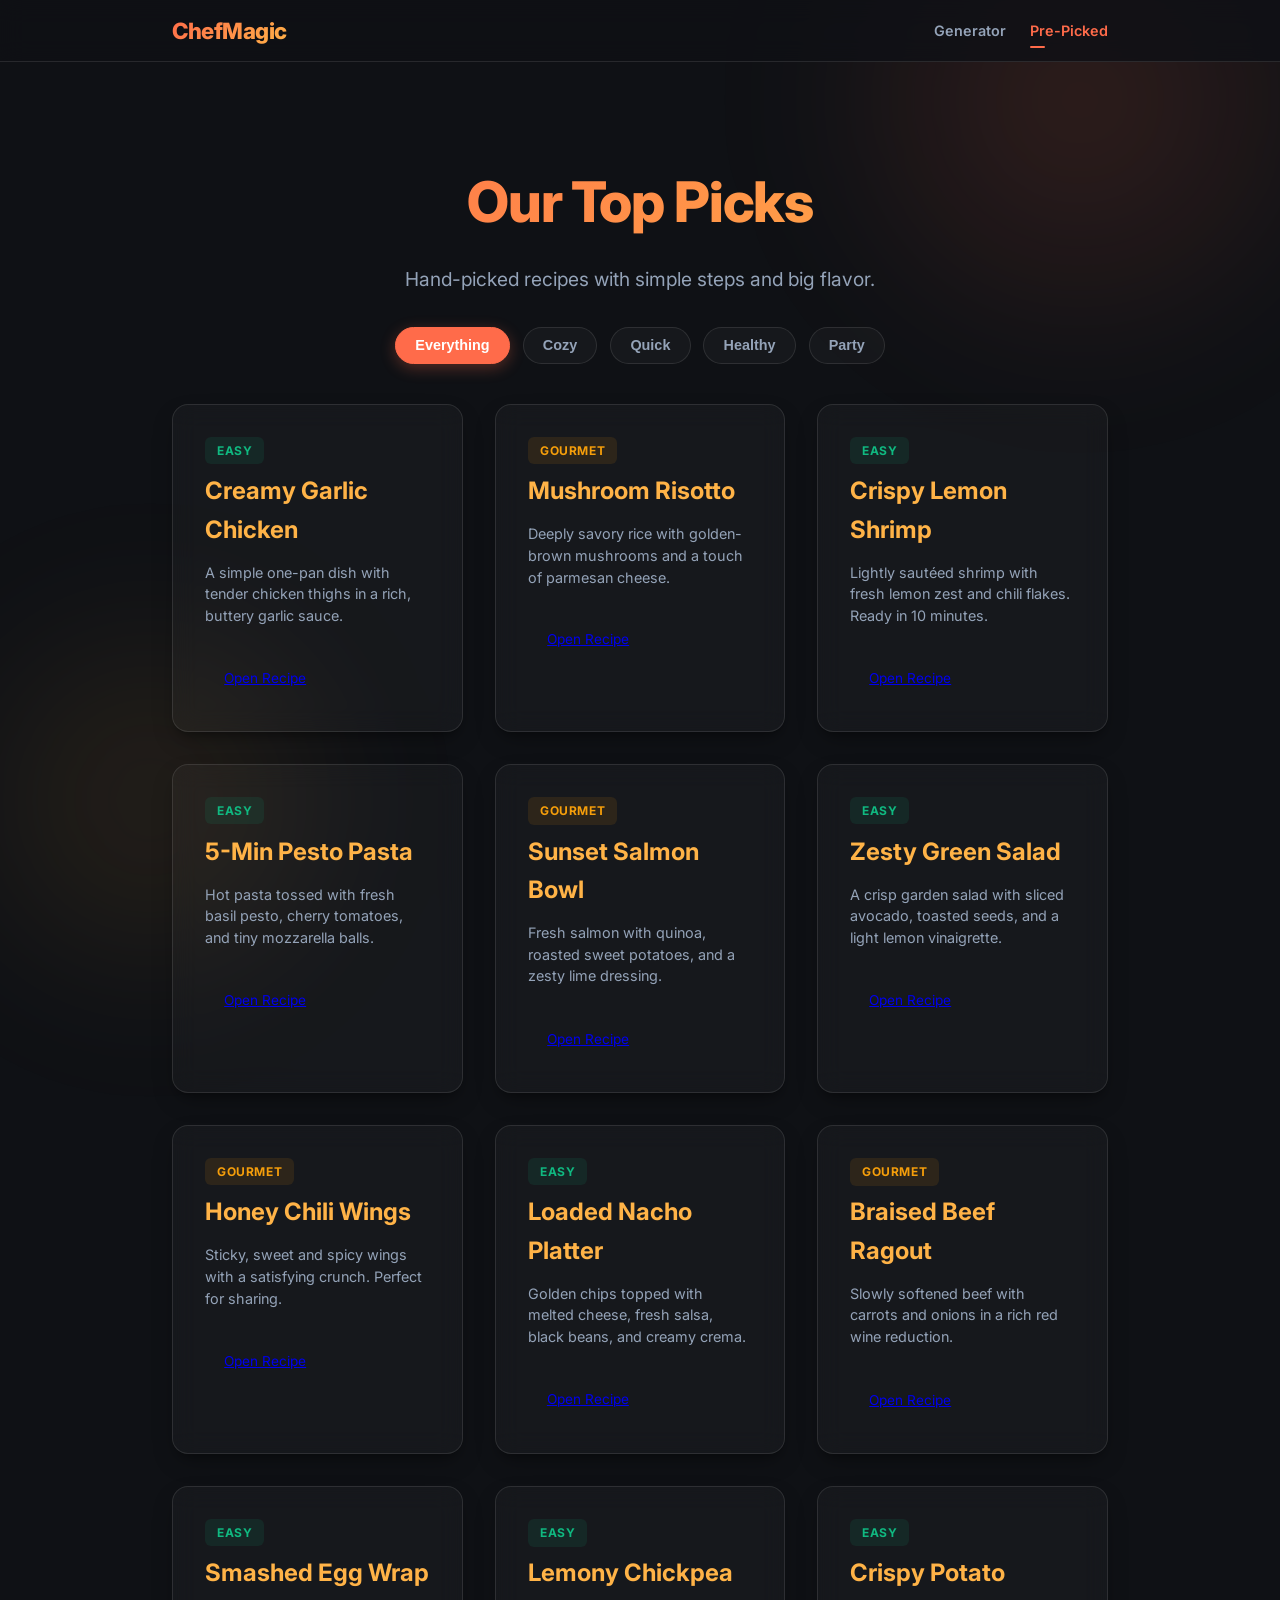
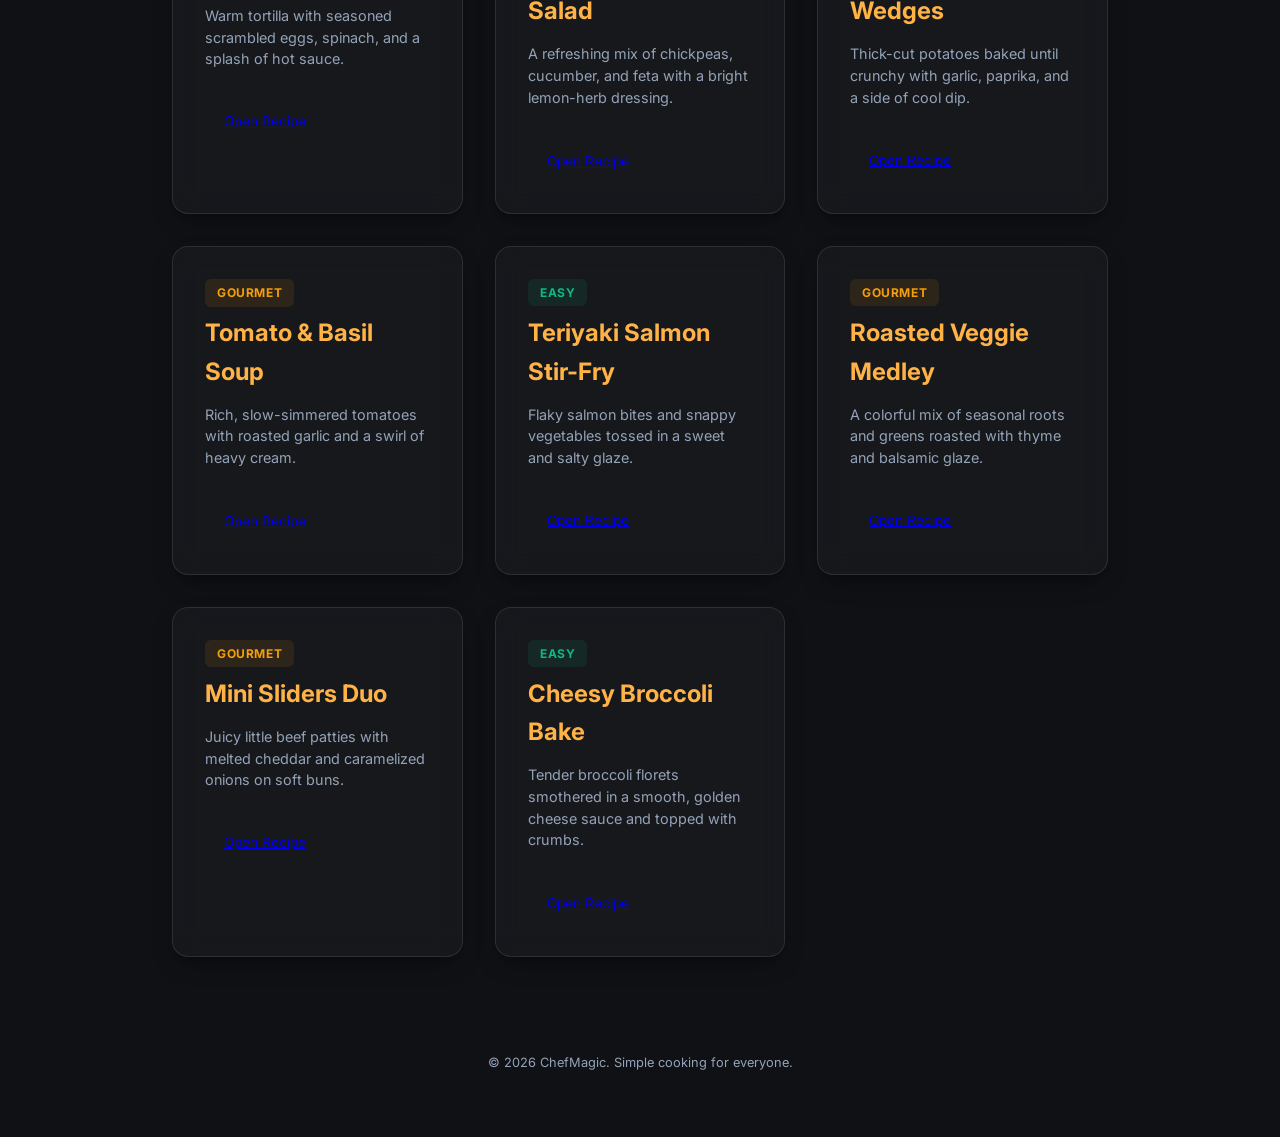
==== prepicked.html @ 8a551dda "Initial commit" ====
<!DOCTYPE html>
<html lang="en">

<head>
    <meta charset="UTF-8">
    <meta name="viewport" content="width=device-width, initial-scale=1.0">
    <title>ChefMagic | Pre-Picked Recipes</title>
    <meta name="description" content="Explore our curated collection of professional, easy-to-follow recipes.">
    <link rel="preconnect" href="https://fonts.googleapis.com">
    <link rel="preconnect" href="https://fonts.gstatic.com" crossorigin>
    <link href="https://fonts.googleapis.com/css2?family=Inter:wght@400;600;700;800&display=swap" rel="stylesheet">
    <link rel="stylesheet" href="styles.css">
</head>

<body>
    <div class="bg-blob"></div>
    <div class="bg-blob-2"></div>

    <nav class="main-nav">
        <div class="nav-container">
            <a href="index.html" class="nav-logo">ChefMagic</a>
            <div class="nav-links">
                <a href="index.html" class="nav-link">Generator</a>
                <a href="prepicked.html" class="nav-link active">Pre-Picked</a>
            </div>
        </div>
    </nav>

    <div class="container" style="margin-top: 2rem;">
        <header style="margin-bottom: 2rem; text-align: center;">
            <h1>Our Top Picks</h1>
            <p class="subtitle">Hand-picked recipes with simple steps and big flavor.</p>
        </header>

        <div class="vibe-selector">
            <button class="vibe-btn active" data-vibe="all">Everything</button>
            <button class="vibe-btn" data-vibe="cozy">Cozy</button>
            <button class="vibe-btn" data-vibe="quick">Quick</button>
            <button class="vibe-btn" data-vibe="healthy">Healthy</button>
            <button class="vibe-btn" data-vibe="party">Party</button>
        </div>

        <main>
            <div class="recipe-gallery" id="recipe-gallery">
                <!-- Cozy -->
                <div class="glass-card gallery-card" data-vibe="cozy">
                    <div>
                        <span class="difficulty-badge diff-beginner">Easy</span>
                        <h2>Creamy Garlic Chicken</h2>
                        <p>A simple one-pan dish with tender chicken thighs in a rich, buttery garlic sauce.</p>
                    </div>
                    <a href="#" class="primary-btn view-btn">Open Recipe</a>
                </div>

                <div class="glass-card gallery-card" data-vibe="cozy">
                    <div>
                        <span class="difficulty-badge diff-intermediate">Gourmet</span>
                        <h2>Mushroom Risotto</h2>
                        <p>Deeply savory rice with golden-brown mushrooms and a touch of parmesan cheese.</p>
                    </div>
                    <a href="#" class="primary-btn view-btn">Open Recipe</a>
                </div>

                <!-- Quick -->
                <div class="glass-card gallery-card" data-vibe="quick">
                    <div>
                        <span class="difficulty-badge diff-beginner">Easy</span>
                        <h2>Crispy Lemon Shrimp</h2>
                        <p>Lightly sautéed shrimp with fresh lemon zest and chili flakes. Ready in 10 minutes.</p>
                    </div>
                    <a href="#" class="primary-btn view-btn">Open Recipe</a>
                </div>

                <div class="glass-card gallery-card" data-vibe="quick">
                    <div>
                        <span class="difficulty-badge diff-beginner">Easy</span>
                        <h2>5-Min Pesto Pasta</h2>
                        <p>Hot pasta tossed with fresh basil pesto, cherry tomatoes, and tiny mozzarella balls.</p>
                    </div>
                    <a href="#" class="primary-btn view-btn">Open Recipe</a>
                </div>

                <!-- Healthy -->
                <div class="glass-card gallery-card" data-vibe="healthy">
                    <div>
                        <span class="difficulty-badge diff-intermediate">Gourmet</span>
                        <h2>Sunset Salmon Bowl</h2>
                        <p>Fresh salmon with quinoa, roasted sweet potatoes, and a zesty lime dressing.</p>
                    </div>
                    <a href="#" class="primary-btn view-btn">Open Recipe</a>
                </div>

                <div class="glass-card gallery-card" data-vibe="healthy">
                    <div>
                        <span class="difficulty-badge diff-beginner">Easy</span>
                        <h2>Zesty Green Salad</h2>
                        <p>A crisp garden salad with sliced avocado, toasted seeds, and a light lemon vinaigrette.</p>
                    </div>
                    <a href="#" class="primary-btn view-btn">Open Recipe</a>
                </div>

                <!-- Party -->
                <div class="glass-card gallery-card" data-vibe="party">
                    <div>
                        <span class="difficulty-badge diff-intermediate">Gourmet</span>
                        <h2>Honey Chili Wings</h2>
                        <p>Sticky, sweet and spicy wings with a satisfying crunch. Perfect for sharing.</p>
                    </div>
                    <a href="#" class="primary-btn view-btn">Open Recipe</a>
                </div>

                <div class="glass-card gallery-card" data-vibe="party">
                    <div>
                        <span class="difficulty-badge diff-beginner">Easy</span>
                        <h2>Loaded Nacho Platter</h2>
                        <p>Golden chips topped with melted cheese, fresh salsa, black beans, and creamy crema.</p>
                    </div>
                    <a href="#" class="primary-btn view-btn">Open Recipe</a>
                </div>

                <!-- Mixed -->
                <div class="glass-card gallery-card" data-vibe="cozy">
                    <div>
                        <span class="difficulty-badge diff-intermediate">Gourmet</span>
                        <h2>Braised Beef Ragout</h2>
                        <p>Slowly softened beef with carrots and onions in a rich red wine reduction.</p>
                    </div>
                    <a href="#" class="primary-btn view-btn">Open Recipe</a>
                </div>

                <div class="glass-card gallery-card" data-vibe="quick">
                    <div>
                        <span class="difficulty-badge diff-beginner">Easy</span>
                        <h2>Smashed Egg Wrap</h2>
                        <p>Warm tortilla with seasoned scrambled eggs, spinach, and a splash of hot sauce.</p>
                    </div>
                    <a href="#" class="primary-btn view-btn">Open Recipe</a>
                </div>

                <!-- New Additions -->
                <div class="glass-card gallery-card" data-vibe="healthy">
                    <div>
                        <span class="difficulty-badge diff-beginner">Easy</span>
                        <h2>Lemony Chickpea Salad</h2>
                        <p>A refreshing mix of chickpeas, cucumber, and feta with a bright lemon-herb dressing.</p>
                    </div>
                    <a href="#" class="primary-btn view-btn">Open Recipe</a>
                </div>

                <div class="glass-card gallery-card" data-vibe="party">
                    <div>
                        <span class="difficulty-badge diff-beginner">Easy</span>
                        <h2>Crispy Potato Wedges</h2>
                        <p>Thick-cut potatoes baked until crunchy with garlic, paprika, and a side of cool dip.</p>
                    </div>
                    <a href="#" class="primary-btn view-btn">Open Recipe</a>
                </div>

                <div class="glass-card gallery-card" data-vibe="cozy">
                    <div>
                        <span class="difficulty-badge diff-intermediate">Gourmet</span>
                        <h2>Tomato & Basil Soup</h2>
                        <p>Rich, slow-simmered tomatoes with roasted garlic and a swirl of heavy cream.</p>
                    </div>
                    <a href="#" class="primary-btn view-btn">Open Recipe</a>
                </div>

                <div class="glass-card gallery-card" data-vibe="quick">
                    <div>
                        <span class="difficulty-badge diff-beginner">Easy</span>
                        <h2>Teriyaki Salmon Stir-Fry</h2>
                        <p>Flaky salmon bites and snappy vegetables tossed in a sweet and salty glaze.</p>
                    </div>
                    <a href="#" class="primary-btn view-btn">Open Recipe</a>
                </div>

                <div class="glass-card gallery-card" data-vibe="healthy">
                    <div>
                        <span class="difficulty-badge diff-intermediate">Gourmet</span>
                        <h2>Roasted Veggie Medley</h2>
                        <p>A colorful mix of seasonal roots and greens roasted with thyme and balsamic glaze.</p>
                    </div>
                    <a href="#" class="primary-btn view-btn">Open Recipe</a>
                </div>

                <div class="glass-card gallery-card" data-vibe="party">
                    <div>
                        <span class="difficulty-badge diff-intermediate">Gourmet</span>
                        <h2>Mini Sliders Duo</h2>
                        <p>Juicy little beef patties with melted cheddar and caramelized onions on soft buns.</p>
                    </div>
                    <a href="#" class="primary-btn view-btn">Open Recipe</a>
                </div>

                <div class="glass-card gallery-card" data-vibe="cozy">
                    <div>
                        <span class="difficulty-badge diff-beginner">Easy</span>
                        <h2>Cheesy Broccoli Bake</h2>
                        <p>Tender broccoli florets smothered in a smooth, golden cheese sauce and topped with crumbs.
                        </p>
                    </div>
                    <a href="#" class="primary-btn view-btn">Open Recipe</a>
                </div>
            </div>
        </main>
    </div>

    <footer style="text-align: center; padding: 4rem 0; color: var(--text-muted); font-size: 0.8rem;">
        &copy; 2026 ChefMagic. Simple cooking for everyone.
    </footer>

    <script>
        document.querySelectorAll('.vibe-btn').forEach(button => {
            button.addEventListener('click', () => {
                // Update active state
                document.querySelectorAll('.vibe-btn').forEach(btn => btn.classList.remove('active'));
                button.classList.add('active');

                const vibe = button.getAttribute('data-vibe');
                const cards = document.querySelectorAll('.gallery-card');

                cards.forEach(card => {
                    const cardVibe = card.getAttribute('data-vibe');
                    if (vibe === 'all' || cardVibe === vibe) {
                        card.classList.remove('hidden');
                        card.style.animation = 'fadeInScale 0.4s ease-out forwards';
                    } else {
                        card.classList.add('hidden');
                    }
                });
            });
        });
    </script>
</body>

</html>
---- styles.css ----
:root {
    /* Color Palette - Warm & Premium */
    --primary: #FF6B4A;
    /* Vibrant Cinnabar */
    --primary-dark: #E85A3C;
    --secondary: #FFB347;
    /* Amber */
    --bg-color: #0F1115;
    /* Dark Deep Charcoal */
    --card-bg: rgba(255, 255, 255, 0.05);
    --text-main: #F8FAFC;
    --text-muted: #94A3B8;
    --accent: #10B981;
    /* Emerald for success/generation */
    --error: #EF4444;

    /* Effects */
    --glass: rgba(255, 255, 255, 0.03);
    --glass-border: rgba(255, 255, 255, 0.1);
    --shadow-lg: 0 10px 25px -5px rgba(0, 0, 0, 0.3), 0 8px 10px -6px rgba(0, 0, 0, 0.3);
    --radius: 16px;
    --transition: all 0.3s cubic-bezier(0.4, 0, 0.2, 1);
}

* {
    margin: 0;
    padding: 0;
    box-sizing: border-box;
}

body {
    font-family: 'Inter', -apple-system, BlinkMacSystemFont, "Segoe UI", Roboto, sans-serif;
    background-color: var(--bg-color);
    color: var(--text-main);
    line-height: 1.6;
    overflow-x: hidden;
    min-height: 100vh;
    display: flex;
    flex-direction: column;
}

/* Background Decoration */
.bg-blob {
    position: fixed;
    width: 600px;
    height: 600px;
    background: radial-gradient(circle, rgba(255, 107, 74, 0.15) 0%, rgba(255, 107, 74, 0) 70%);
    top: -200px;
    right: -100px;
    z-index: -1;
    filter: blur(60px);
}

.bg-blob-2 {
    position: fixed;
    width: 500px;
    height: 500px;
    background: radial-gradient(circle, rgba(255, 179, 71, 0.1) 0%, rgba(255, 179, 71, 0) 70%);
    bottom: -150px;
    left: -100px;
    z-index: -1;
    filter: blur(60px);
}

/* Layout */
.container {
    max-width: 1000px;
    margin: 0 auto;
    padding: 2rem;
    width: 100%;
}

header {
    text-align: center;
    margin-bottom: 4rem;
    padding-top: 2rem;
}

h1 {
    font-size: 3.5rem;
    font-weight: 800;
    background: linear-gradient(135deg, var(--primary) 0%, var(--secondary) 100%);
    -webkit-background-clip: text;
    background-clip: text;
    -webkit-text-fill-color: transparent;
    margin-bottom: 1rem;
    letter-spacing: -0.02em;
}

p.subtitle {
    color: var(--text-muted);
    font-size: 1.2rem;
}

/* Glass Card */
.glass-card {
    background: var(--glass);
    backdrop-filter: blur(12px);
    -webkit-backdrop-filter: blur(12px);
    border: 1px solid var(--glass-border);
    border-radius: var(--radius);
    padding: 2.5rem;
    box-shadow: var(--shadow-lg);
    transition: var(--transition);
}

/* Input Section */
.input-group {
    display: flex;
    flex-direction: column;
    gap: 1.5rem;
}

.input-field-wrapper {
    position: relative;
    display: flex;
    gap: 1rem;
}

input[type="text"] {
    flex: 1;
    background: rgba(0, 0, 0, 0.2);
    border: 1px solid var(--glass-border);
    border-radius: 12px;
    padding: 1rem 1.5rem;
    color: var(--text-main);
    font-size: 1rem;
    transition: var(--transition);
    outline: none;
}

input[type="text"]:focus {
    border-color: var(--primary);
    box-shadow: 0 0 0 4px rgba(255, 107, 74, 0.1);
}

button.primary-btn {
    background: linear-gradient(135deg, var(--primary) 0%, var(--primary-dark) 100%);
    color: white;
    border: none;
    padding: 1rem 2rem;
    border-radius: 12px;
    font-weight: 600;
    cursor: pointer;
    transition: var(--transition);
    display: flex;
    align-items: center;
    gap: 0.5rem;
    white-space: nowrap;
}

button.primary-btn:hover {
    transform: translateY(-2px);
    box-shadow: 0 4px 15px rgba(255, 107, 74, 0.4);
}

button.primary-btn:active {
    transform: translateY(0);
}

button.secondary-btn {
    background: transparent;
    color: var(--text-main);
    border: 1px solid var(--glass-border);
    padding: 0.75rem 1.5rem;
    border-radius: 12px;
    cursor: pointer;
    transition: var(--transition);
}

button.secondary-btn:hover {
    background: rgba(255, 255, 255, 0.05);
}

/* Ingredient Chips */
.ingredients-list {
    display: flex;
    flex-wrap: wrap;
    gap: 0.75rem;
    margin-top: 1rem;
    min-height: 48px;
}

.chip {
    background: rgba(255, 255, 255, 0.07);
    border: 1px solid var(--glass-border);
    padding: 0.5rem 1rem;
    border-radius: 100px;
    display: flex;
    align-items: center;
    gap: 0.5rem;
    animation: fadeInScale 0.3s ease-out;
}

.chip .remove {
    cursor: pointer;
    color: var(--text-muted);
    font-size: 1.2rem;
    transition: var(--transition);
}

.chip .remove:hover {
    color: var(--error);
}

/* Difficulty Tabs */
.tabs-container {
    display: flex;
    gap: 1rem;
    margin-bottom: 2rem;
    justify-content: center;
}

.tab-btn {
    background: rgba(255, 255, 255, 0.03);
    border: 1px solid var(--glass-border);
    padding: 0.75rem 1.5rem;
    border-radius: 12px;
    color: var(--text-muted);
    font-weight: 600;
    cursor: pointer;
    transition: var(--transition);
}

.tab-btn.active {
    background: rgba(255, 107, 74, 0.1);
    color: var(--primary);
    border-color: var(--primary);
    box-shadow: 0 0 15px rgba(255, 107, 74, 0.2);
}

.tab-btn:hover:not(.active) {
    background: rgba(255, 255, 255, 0.08);
}

.difficulty-badge {
    padding: 0.25rem 0.75rem;
    border-radius: 6px;
    font-size: 0.75rem;
    font-weight: 700;
    text-transform: uppercase;
    letter-spacing: 0.05em;
    margin-bottom: 0.5rem;
    display: inline-block;
}

.diff-beginner {
    background: rgba(16, 185, 129, 0.1);
    color: #10B981;
}

.diff-intermediate {
    background: rgba(245, 158, 11, 0.1);
    color: #F59E0B;
}


/* Recipe Metadata Bar */
.recipe-meta-bar {
    display: grid;
    grid-template-columns: repeat(auto-fit, minmax(100px, 1fr));
    gap: 1rem;
    padding: 1.5rem;
    background: rgba(255, 255, 255, 0.03);
    border: 1px solid var(--glass-border);
    border-radius: 12px;
    margin-bottom: 2rem;
    text-align: center;
}

.meta-item {
    display: flex;
    flex-direction: column;
    gap: 0.25rem;
}

.meta-label {
    font-size: 0.75rem;
    font-weight: 700;
    text-transform: uppercase;
    color: var(--text-muted);
    letter-spacing: 0.05em;
}

.meta-value {
    font-size: 1rem;
    font-weight: 600;
    color: var(--text-main);
}

.phase-header {
    font-size: 1.1rem;
    font-weight: 700;
    color: var(--primary);
    margin: 1.5rem 0 1rem 0;
    padding-bottom: 0.5rem;
    border-bottom: 1px solid rgba(255, 107, 74, 0.2);
}

/* Recipe Output */
.recipe-section {
    margin-top: 3rem;
    display: none;
    /* Shown via JS */
}

.recipe-card {
    border-left: 4px solid var(--primary);
}

.recipe-header {
    display: flex;
    justify-content: space-between;
    align-items: center;
    margin-bottom: 2rem;
}

.recipe-title {
    font-size: 2rem;
    font-weight: 700;
    color: var(--secondary);
}

.recipe-sections {
    display: grid;
    grid-template-columns: 1fr 2fr;
    gap: 3rem;
}

@media (max-width: 768px) {
    .recipe-sections {
        grid-template-columns: 1fr;
    }
}

.recipe-sub {
    font-weight: 600;
    text-transform: uppercase;
    letter-spacing: 0.05em;
    color: var(--text-muted);
    margin-bottom: 1rem;
    font-size: 0.9rem;
}

ul.ing-list,
ol.inst-list {
    list-style: none;
}

ul.ing-list li {
    position: relative;
    padding-left: 1.5rem;
    margin-bottom: 0.5rem;
}

ul.ing-list li::before {
    content: "•";
    color: var(--primary);
    position: absolute;
    left: 0;
    font-weight: bold;
}

ol.inst-list {
    counter-reset: steps;
}

ol.inst-list li {
    counter-increment: steps;
    position: relative;
    padding-left: 3rem;
    margin-bottom: 1.5rem;
}

ol.inst-list li::before {
    content: counter(steps);
    position: absolute;
    left: 0;
    top: 0;
    width: 2rem;
    height: 2rem;
    background: rgba(255, 107, 74, 0.1);
    color: var(--primary);
    border-radius: 50%;
    display: flex;
    align-items: center;
    justify-content: center;
    font-weight: 700;
    font-size: 0.85rem;
}

/* Suggestions */
.suggestions-container {
    margin-top: 1.5rem;
    padding-top: 1rem;
    border-top: 1px solid var(--glass-border);
}

/* Ingredient Grid */
.ingredient-grid {
    display: grid;
    grid-template-columns: repeat(auto-fit, minmax(180px, 1fr));
    gap: 1.5rem;
    margin-top: 1rem;
}

.ingredient-category h4 {
    font-size: 0.7rem;
    color: var(--primary);
    text-transform: uppercase;
    letter-spacing: 0.15em;
    margin-bottom: 0.8rem;
    font-weight: 800;
    opacity: 0.9;
}

.category-chips {
    display: flex;
    flex-wrap: wrap;
    gap: 0.4rem;
}

.suggestion-chip {
    background: rgba(255, 255, 255, 0.03);
    border: 1px solid var(--glass-border);
    padding: 0.35rem 0.7rem;
    border-radius: 8px;
    color: var(--text-muted);
    font-size: 0.75rem;
    cursor: pointer;
    transition: var(--transition);
    white-space: nowrap;
}

.suggestion-chip:hover {
    background: rgba(255, 107, 74, 0.1);
    color: var(--primary);
    border-color: var(--primary);
    transform: translateY(-1px);
}

/* Animations */
@keyframes fadeInScale {
    from {
        opacity: 0;
        transform: scale(0.9);
    }

    to {
        opacity: 1;
        transform: scale(1);
    }
}

.loading-spinner {
    width: 24px;
    height: 24px;
    border: 3px solid rgba(255, 255, 255, 0.3);
    border-radius: 50%;
    border-top-color: #fff;
    animation: spin 1s ease-in-out infinite;
}

@keyframes spin {
    to {
        transform: rotate(360deg);
    }
}

/* Skeleton loader */
.skeleton {
    background: linear-gradient(90deg,
            rgba(255, 255, 255, 0.03) 25%,
            rgba(255, 255, 255, 0.08) 50%,
            rgba(255, 255, 255, 0.03) 75%);
    background-size: 200% 100%;
    animation: shimmer 1.5s infinite;
    border-radius: 8px;
}

@keyframes shimmer {
    to {
        background-position: -200% 0;
    }
}
/* Navigation */
.main-nav {
    background: rgba(15, 17, 21, 0.82);
    backdrop-filter: blur(12px);
    -webkit-backdrop-filter: blur(12px);
    border-bottom: 1px solid var(--glass-border);
    position: sticky;
    top: 0;
    z-index: 100;
    padding: 0.8rem 0;
}

.nav-container {
    max-width: 1000px;
    margin: 0 auto;
    padding: 0 2rem;
    display: flex;
    justify-content: space-between;
    align-items: center;
}

.nav-logo {
    font-size: 1.4rem;
    font-weight: 800;
    background: linear-gradient(135deg, var(--primary) 0%, var(--secondary) 100%);
    -webkit-background-clip: text;
    background-clip: text;
    -webkit-text-fill-color: transparent;
    text-decoration: none;
    letter-spacing: -0.02em;
}

.nav-links {
    display: flex;
    gap: 1.5rem;
}

.nav-link {
    color: var(--text-muted);
    text-decoration: none;
    font-weight: 600;
    font-size: 0.9rem;
    transition: var(--transition);
    position: relative;
}

.nav-link:hover, .nav-link.active {
    color: var(--primary);
}

.nav-link.active::after {
    content: '';
    position: absolute;
    bottom: -6px;
    left: 0;
    width: 15px;
    height: 2px;
    background: var(--primary);
    border-radius: 10px;
}

/* Gallery Styles */
.recipe-gallery {
    display: grid;
    grid-template-columns: repeat(auto-fit, minmax(280px, 1fr));
    gap: 2rem;
    margin-top: 2rem;
}

.gallery-card {
    height: 100%;
    display: flex;
    flex-direction: column;
    padding: 2rem;
}

.gallery-card h2 {
    color: var(--secondary);
    margin-bottom: 0.8rem;
    font-size: 1.5rem;
    font-weight: 700;
}

.gallery-card p {
    color: var(--text-muted);
    font-size: 0.9rem;
    margin-bottom: 2rem;
    line-height: 1.5;
    flex-grow: 1;
}

.view-btn {
    align-self: flex-start;
    padding: 0.6rem 1.2rem;
    font-size: 0.85rem;
}

/* Vibe Picker */
.vibe-selector {
    display: flex;
    flex-wrap: wrap;
    gap: 0.8rem;
    margin-bottom: 2.5rem;
    justify-content: center;
}

.vibe-btn {
    background: rgba(255, 255, 255, 0.03);
    border: 1px solid var(--glass-border);
    padding: 0.6rem 1.2rem;
    border-radius: 100px;
    color: var(--text-muted);
    font-size: 0.9rem;
    font-weight: 600;
    cursor: pointer;
    transition: var(--transition);
}

.vibe-btn:hover {
    background: rgba(255, 107, 74, 0.05);
    border-color: var(--primary);
    color: var(--primary);
}

.vibe-btn.active {
    background: var(--primary);
    color: white;
    border-color: var(--primary);
    box-shadow: 0 4px 15px rgba(255, 107, 74, 0.3);
}

.gallery-card {
    transition: var(--transition);
}

.gallery-card.hidden {
    display: none;
}
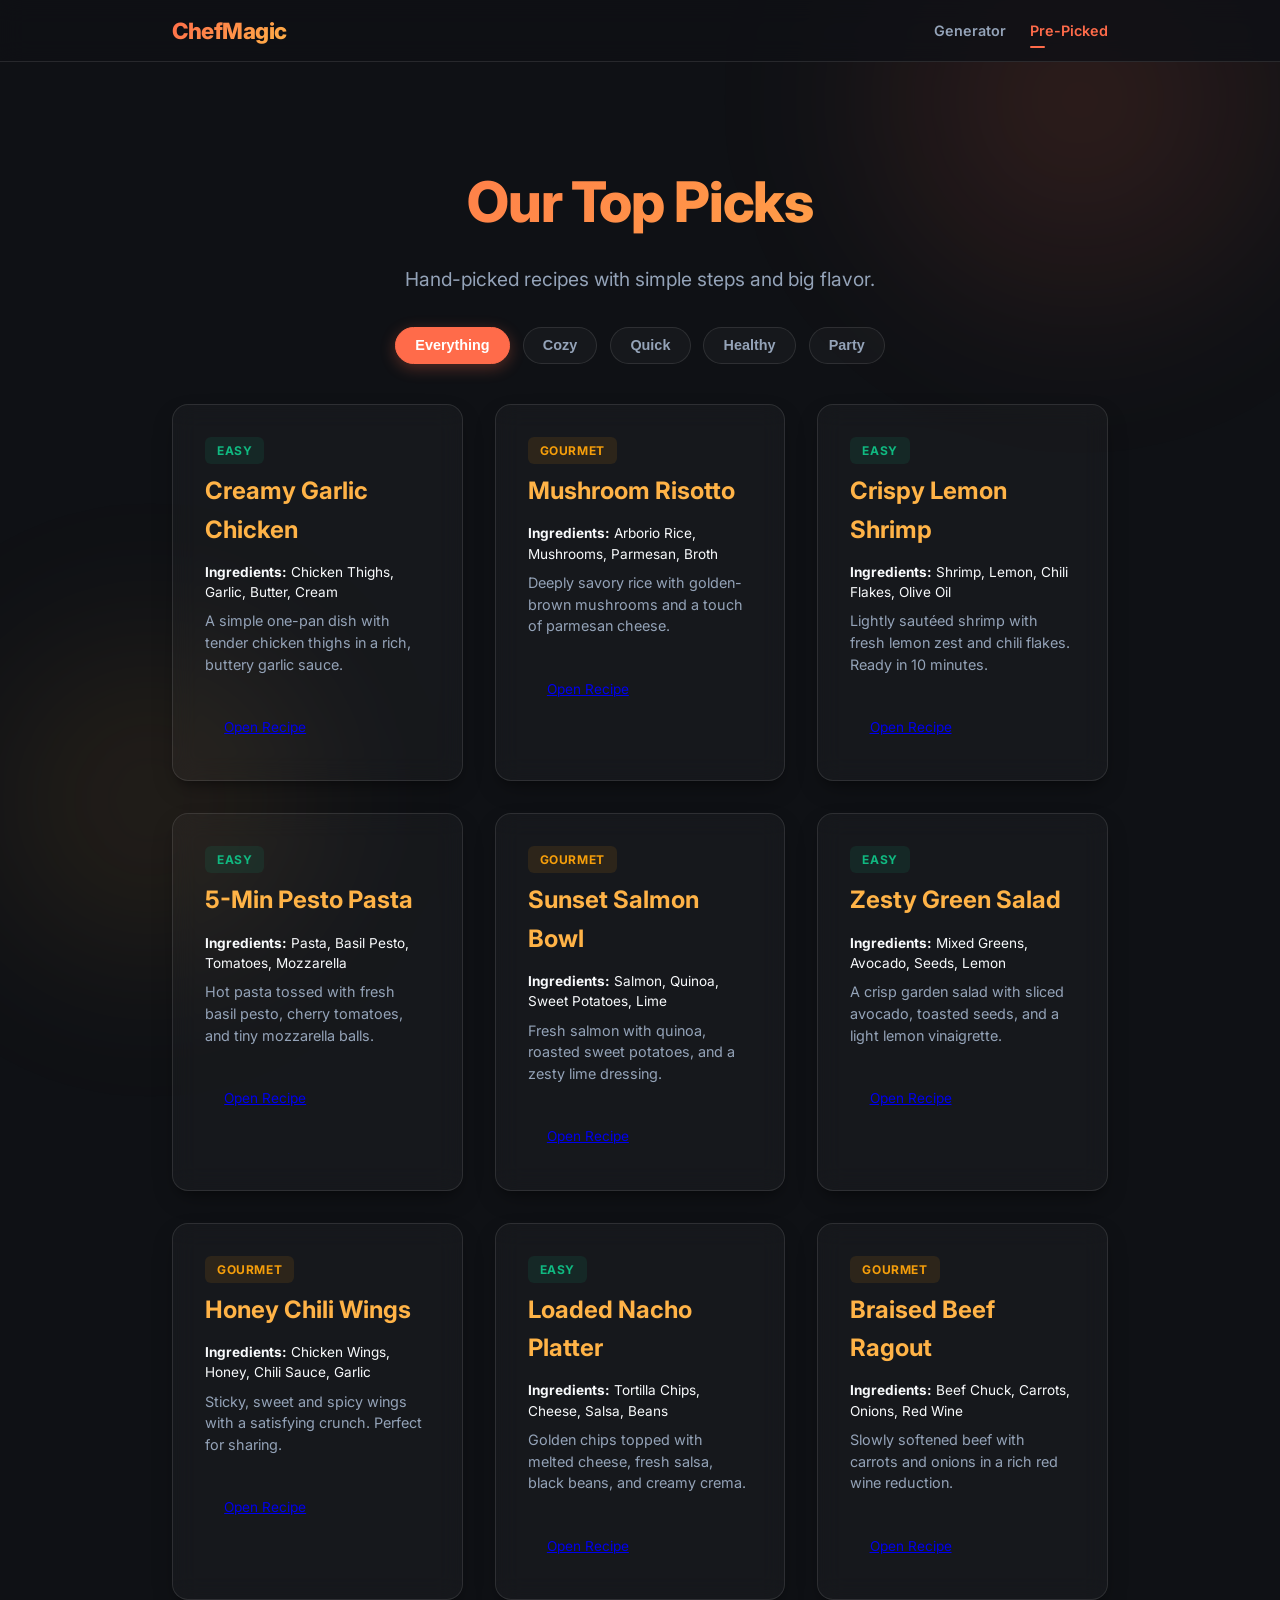
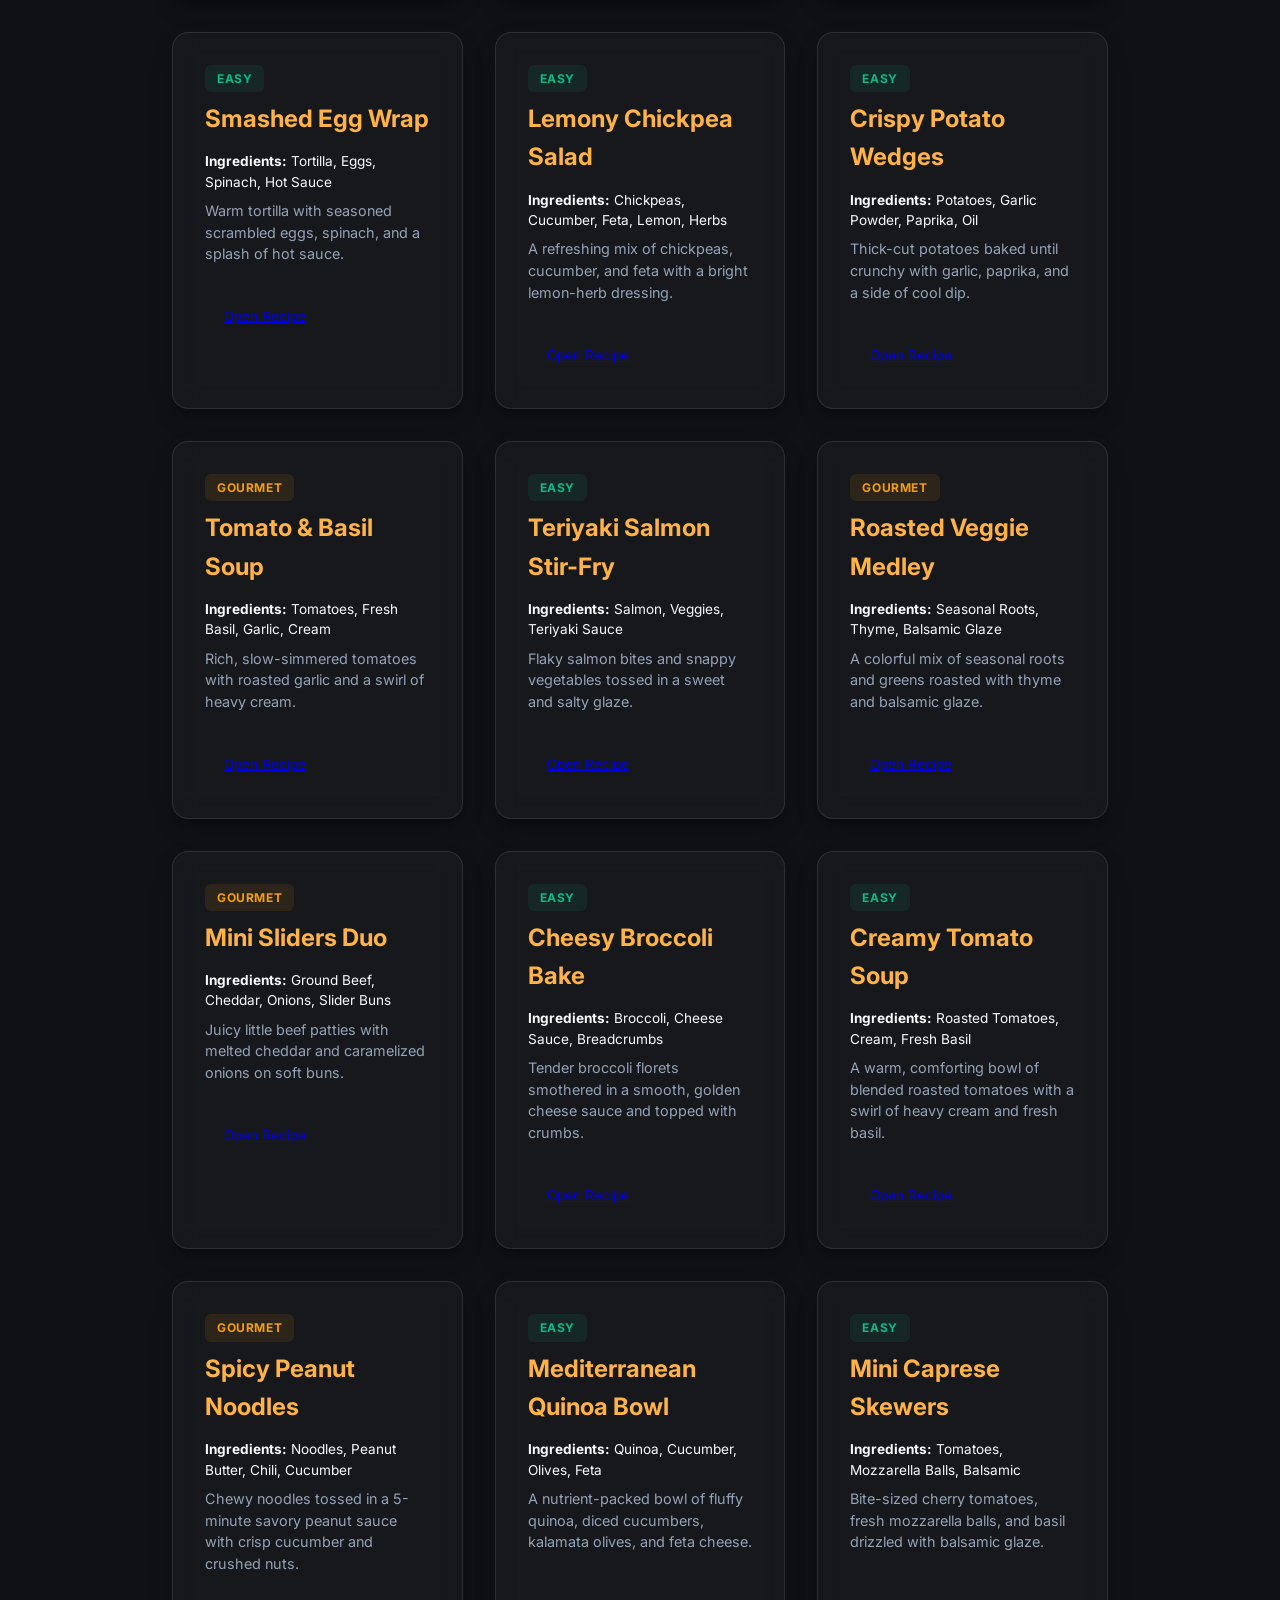
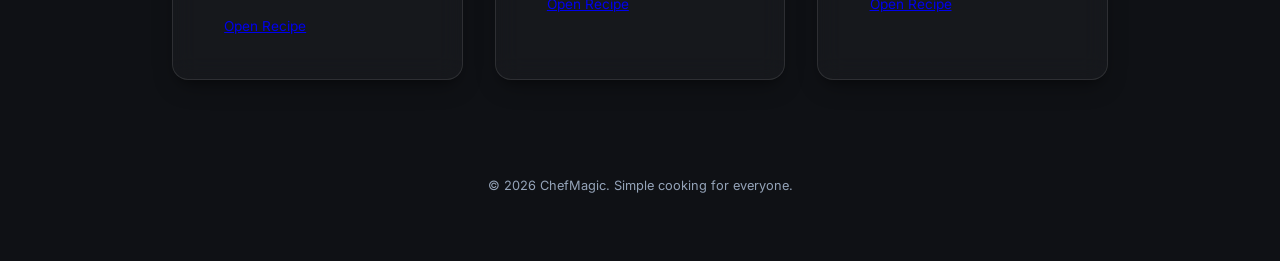
==== commit 0a019784: "feat: Implement categorized ingredient input with subtype selection and expanded ingredient data." ====
--- a/prepicked.html
+++ b/prepicked.html
@@ -47,6 +47,7 @@
                     <div>
                         <span class="difficulty-badge diff-beginner">Easy</span>
                         <h2>Creamy Garlic Chicken</h2>
+                        <p class="recipe-ingredients" style="font-size: 0.85rem; color: var(--accent-color); margin-bottom: 0.5rem;"><strong>Ingredients:</strong> Chicken Thighs, Garlic, Butter, Cream</p>
                         <p>A simple one-pan dish with tender chicken thighs in a rich, buttery garlic sauce.</p>
                     </div>
                     <a href="#" class="primary-btn view-btn">Open Recipe</a>
@@ -56,6 +57,7 @@
                     <div>
                         <span class="difficulty-badge diff-intermediate">Gourmet</span>
                         <h2>Mushroom Risotto</h2>
+                        <p class="recipe-ingredients" style="font-size: 0.85rem; color: var(--accent-color); margin-bottom: 0.5rem;"><strong>Ingredients:</strong> Arborio Rice, Mushrooms, Parmesan, Broth</p>
                         <p>Deeply savory rice with golden-brown mushrooms and a touch of parmesan cheese.</p>
                     </div>
                     <a href="#" class="primary-btn view-btn">Open Recipe</a>
@@ -66,6 +68,7 @@
                     <div>
                         <span class="difficulty-badge diff-beginner">Easy</span>
                         <h2>Crispy Lemon Shrimp</h2>
+                        <p class="recipe-ingredients" style="font-size: 0.85rem; color: var(--accent-color); margin-bottom: 0.5rem;"><strong>Ingredients:</strong> Shrimp, Lemon, Chili Flakes, Olive Oil</p>
                         <p>Lightly sautéed shrimp with fresh lemon zest and chili flakes. Ready in 10 minutes.</p>
                     </div>
                     <a href="#" class="primary-btn view-btn">Open Recipe</a>
@@ -75,6 +78,7 @@
                     <div>
                         <span class="difficulty-badge diff-beginner">Easy</span>
                         <h2>5-Min Pesto Pasta</h2>
+                        <p class="recipe-ingredients" style="font-size: 0.85rem; color: var(--accent-color); margin-bottom: 0.5rem;"><strong>Ingredients:</strong> Pasta, Basil Pesto, Tomatoes, Mozzarella</p>
                         <p>Hot pasta tossed with fresh basil pesto, cherry tomatoes, and tiny mozzarella balls.</p>
                     </div>
                     <a href="#" class="primary-btn view-btn">Open Recipe</a>
@@ -85,6 +89,7 @@
                     <div>
                         <span class="difficulty-badge diff-intermediate">Gourmet</span>
                         <h2>Sunset Salmon Bowl</h2>
+                        <p class="recipe-ingredients" style="font-size: 0.85rem; color: var(--accent-color); margin-bottom: 0.5rem;"><strong>Ingredients:</strong> Salmon, Quinoa, Sweet Potatoes, Lime</p>
                         <p>Fresh salmon with quinoa, roasted sweet potatoes, and a zesty lime dressing.</p>
                     </div>
                     <a href="#" class="primary-btn view-btn">Open Recipe</a>
@@ -94,6 +99,7 @@
                     <div>
                         <span class="difficulty-badge diff-beginner">Easy</span>
                         <h2>Zesty Green Salad</h2>
+                        <p class="recipe-ingredients" style="font-size: 0.85rem; color: var(--accent-color); margin-bottom: 0.5rem;"><strong>Ingredients:</strong> Mixed Greens, Avocado, Seeds, Lemon</p>
                         <p>A crisp garden salad with sliced avocado, toasted seeds, and a light lemon vinaigrette.</p>
                     </div>
                     <a href="#" class="primary-btn view-btn">Open Recipe</a>
@@ -104,6 +110,7 @@
                     <div>
                         <span class="difficulty-badge diff-intermediate">Gourmet</span>
                         <h2>Honey Chili Wings</h2>
+                        <p class="recipe-ingredients" style="font-size: 0.85rem; color: var(--accent-color); margin-bottom: 0.5rem;"><strong>Ingredients:</strong> Chicken Wings, Honey, Chili Sauce, Garlic</p>
                         <p>Sticky, sweet and spicy wings with a satisfying crunch. Perfect for sharing.</p>
                     </div>
                     <a href="#" class="primary-btn view-btn">Open Recipe</a>
@@ -113,6 +120,7 @@
                     <div>
                         <span class="difficulty-badge diff-beginner">Easy</span>
                         <h2>Loaded Nacho Platter</h2>
+                        <p class="recipe-ingredients" style="font-size: 0.85rem; color: var(--accent-color); margin-bottom: 0.5rem;"><strong>Ingredients:</strong> Tortilla Chips, Cheese, Salsa, Beans</p>
                         <p>Golden chips topped with melted cheese, fresh salsa, black beans, and creamy crema.</p>
                     </div>
                     <a href="#" class="primary-btn view-btn">Open Recipe</a>
@@ -123,6 +131,7 @@
                     <div>
                         <span class="difficulty-badge diff-intermediate">Gourmet</span>
                         <h2>Braised Beef Ragout</h2>
+                        <p class="recipe-ingredients" style="font-size: 0.85rem; color: var(--accent-color); margin-bottom: 0.5rem;"><strong>Ingredients:</strong> Beef Chuck, Carrots, Onions, Red Wine</p>
                         <p>Slowly softened beef with carrots and onions in a rich red wine reduction.</p>
                     </div>
                     <a href="#" class="primary-btn view-btn">Open Recipe</a>
@@ -132,6 +141,7 @@
                     <div>
                         <span class="difficulty-badge diff-beginner">Easy</span>
                         <h2>Smashed Egg Wrap</h2>
+                        <p class="recipe-ingredients" style="font-size: 0.85rem; color: var(--accent-color); margin-bottom: 0.5rem;"><strong>Ingredients:</strong> Tortilla, Eggs, Spinach, Hot Sauce</p>
                         <p>Warm tortilla with seasoned scrambled eggs, spinach, and a splash of hot sauce.</p>
                     </div>
                     <a href="#" class="primary-btn view-btn">Open Recipe</a>
@@ -142,6 +152,7 @@
                     <div>
                         <span class="difficulty-badge diff-beginner">Easy</span>
                         <h2>Lemony Chickpea Salad</h2>
+                        <p class="recipe-ingredients" style="font-size: 0.85rem; color: var(--accent-color); margin-bottom: 0.5rem;"><strong>Ingredients:</strong> Chickpeas, Cucumber, Feta, Lemon, Herbs</p>
                         <p>A refreshing mix of chickpeas, cucumber, and feta with a bright lemon-herb dressing.</p>
                     </div>
                     <a href="#" class="primary-btn view-btn">Open Recipe</a>
@@ -151,6 +162,7 @@
                     <div>
                         <span class="difficulty-badge diff-beginner">Easy</span>
                         <h2>Crispy Potato Wedges</h2>
+                        <p class="recipe-ingredients" style="font-size: 0.85rem; color: var(--accent-color); margin-bottom: 0.5rem;"><strong>Ingredients:</strong> Potatoes, Garlic Powder, Paprika, Oil</p>
                         <p>Thick-cut potatoes baked until crunchy with garlic, paprika, and a side of cool dip.</p>
                     </div>
                     <a href="#" class="primary-btn view-btn">Open Recipe</a>
@@ -160,6 +172,7 @@
                     <div>
                         <span class="difficulty-badge diff-intermediate">Gourmet</span>
                         <h2>Tomato & Basil Soup</h2>
+                        <p class="recipe-ingredients" style="font-size: 0.85rem; color: var(--accent-color); margin-bottom: 0.5rem;"><strong>Ingredients:</strong> Tomatoes, Fresh Basil, Garlic, Cream</p>
                         <p>Rich, slow-simmered tomatoes with roasted garlic and a swirl of heavy cream.</p>
                     </div>
                     <a href="#" class="primary-btn view-btn">Open Recipe</a>
@@ -169,6 +182,7 @@
                     <div>
                         <span class="difficulty-badge diff-beginner">Easy</span>
                         <h2>Teriyaki Salmon Stir-Fry</h2>
+                        <p class="recipe-ingredients" style="font-size: 0.85rem; color: var(--accent-color); margin-bottom: 0.5rem;"><strong>Ingredients:</strong> Salmon, Veggies, Teriyaki Sauce</p>
                         <p>Flaky salmon bites and snappy vegetables tossed in a sweet and salty glaze.</p>
                     </div>
                     <a href="#" class="primary-btn view-btn">Open Recipe</a>
@@ -178,6 +192,7 @@
                     <div>
                         <span class="difficulty-badge diff-intermediate">Gourmet</span>
                         <h2>Roasted Veggie Medley</h2>
+                        <p class="recipe-ingredients" style="font-size: 0.85rem; color: var(--accent-color); margin-bottom: 0.5rem;"><strong>Ingredients:</strong> Seasonal Roots, Thyme, Balsamic Glaze</p>
                         <p>A colorful mix of seasonal roots and greens roasted with thyme and balsamic glaze.</p>
                     </div>
                     <a href="#" class="primary-btn view-btn">Open Recipe</a>
@@ -187,6 +202,7 @@
                     <div>
                         <span class="difficulty-badge diff-intermediate">Gourmet</span>
                         <h2>Mini Sliders Duo</h2>
+                        <p class="recipe-ingredients" style="font-size: 0.85rem; color: var(--accent-color); margin-bottom: 0.5rem;"><strong>Ingredients:</strong> Ground Beef, Cheddar, Onions, Slider Buns</p>
                         <p>Juicy little beef patties with melted cheddar and caramelized onions on soft buns.</p>
                     </div>
                     <a href="#" class="primary-btn view-btn">Open Recipe</a>
@@ -196,7 +212,53 @@
                     <div>
                         <span class="difficulty-badge diff-beginner">Easy</span>
                         <h2>Cheesy Broccoli Bake</h2>
+                        <p class="recipe-ingredients" style="font-size: 0.85rem; color: var(--accent-color); margin-bottom: 0.5rem;"><strong>Ingredients:</strong> Broccoli, Cheese Sauce, Breadcrumbs</p>
                         <p>Tender broccoli florets smothered in a smooth, golden cheese sauce and topped with crumbs.
+                        </p>
+                    </div>
+                    <a href="#" class="primary-btn view-btn">Open Recipe</a>
+                </div>
+
+                <!-- Expanded Recipes -->
+                <div class="glass-card gallery-card" data-vibe="cozy">
+                    <div>
+                        <span class="difficulty-badge diff-beginner">Easy</span>
+                        <h2>Creamy Tomato Soup</h2>
+                        <p class="recipe-ingredients" style="font-size: 0.85rem; color: var(--accent-color); margin-bottom: 0.5rem;"><strong>Ingredients:</strong> Roasted Tomatoes, Cream, Fresh Basil</p>
+                        <p>A warm, comforting bowl of blended roasted tomatoes with a swirl of heavy cream and fresh
+                            basil.</p>
+                    </div>
+                    <a href="#" class="primary-btn view-btn">Open Recipe</a>
+                </div>
+
+                <div class="glass-card gallery-card" data-vibe="quick">
+                    <div>
+                        <span class="difficulty-badge diff-intermediate">Gourmet</span>
+                        <h2>Spicy Peanut Noodles</h2>
+                        <p class="recipe-ingredients" style="font-size: 0.85rem; color: var(--accent-color); margin-bottom: 0.5rem;"><strong>Ingredients:</strong> Noodles, Peanut Butter, Chili, Cucumber</p>
+                        <p>Chewy noodles tossed in a 5-minute savory peanut sauce with crisp cucumber and crushed nuts.
+                        </p>
+                    </div>
+                    <a href="#" class="primary-btn view-btn">Open Recipe</a>
+                </div>
+
+                <div class="glass-card gallery-card" data-vibe="healthy">
+                    <div>
+                        <span class="difficulty-badge diff-beginner">Easy</span>
+                        <h2>Mediterranean Quinoa Bowl</h2>
+                        <p class="recipe-ingredients" style="font-size: 0.85rem; color: var(--accent-color); margin-bottom: 0.5rem;"><strong>Ingredients:</strong> Quinoa, Cucumber, Olives, Feta</p>
+                        <p>A nutrient-packed bowl of fluffy quinoa, diced cucumbers, kalamata olives, and feta cheese.
+                        </p>
+                    </div>
+                    <a href="#" class="primary-btn view-btn">Open Recipe</a>
+                </div>
+
+                <div class="glass-card gallery-card" data-vibe="party">
+                    <div>
+                        <span class="difficulty-badge diff-beginner">Easy</span>
+                        <h2>Mini Caprese Skewers</h2>
+                        <p class="recipe-ingredients" style="font-size: 0.85rem; color: var(--accent-color); margin-bottom: 0.5rem;"><strong>Ingredients:</strong> Tomatoes, Mozzarella Balls, Balsamic</p>
+                        <p>Bite-sized cherry tomatoes, fresh mozzarella balls, and basil drizzled with balsamic glaze.
                         </p>
                     </div>
                     <a href="#" class="primary-btn view-btn">Open Recipe</a>
--- a/styles.css
+++ b/styles.css
@@ -343,8 +343,9 @@
 }
 
 ul.ing-list,
-ol.inst-list {
+.recipe-steps {
     list-style: none;
+    padding: 0;
 }
 
 ul.ing-list li {
@@ -361,32 +362,29 @@
     font-weight: bold;
 }
 
-ol.inst-list {
-    counter-reset: steps;
-}
-
-ol.inst-list li {
-    counter-increment: steps;
+.recipe-steps li {
     position: relative;
-    padding-left: 3rem;
-    margin-bottom: 1.5rem;
-}
-
-ol.inst-list li::before {
-    content: counter(steps);
-    position: absolute;
-    left: 0;
-    top: 0;
-    width: 2rem;
-    height: 2rem;
-    background: rgba(255, 107, 74, 0.1);
-    color: var(--primary);
-    border-radius: 50%;
-    display: flex;
-    align-items: center;
-    justify-content: center;
-    font-weight: 700;
-    font-size: 0.85rem;
+    margin-bottom: 2.5rem;
+    padding-left: 0;
+}
+
+.recipe-steps li::before {
+    display: none;
+}
+
+.step-label {
+    display: block;
+    font-weight: 800;
+    font-size: 1.15rem;
+    color: var(--text-main);
+    margin-bottom: 0.5rem;
+}
+
+.step-text {
+    font-size: 1.05rem;
+    color: var(--text-main);
+    opacity: 0.95;
+    line-height: 1.7;
 }
 
 /* Suggestions */
@@ -483,6 +481,7 @@
         background-position: -200% 0;
     }
 }
+
 /* Navigation */
 .main-nav {
     background: rgba(15, 17, 21, 0.82);
@@ -529,7 +528,8 @@
     position: relative;
 }
 
-.nav-link:hover, .nav-link.active {
+.nav-link:hover,
+.nav-link.active {
     color: var(--primary);
 }
 
@@ -621,3 +621,99 @@
 .gallery-card.hidden {
     display: none;
 }
+
+/* Multi-Input Grid */
+.multi-input-grid {
+    display: grid;
+    grid-template-columns: 1fr 1fr;
+    gap: 1.5rem;
+    margin-bottom: 2rem;
+}
+
+@media (max-width: 768px) {
+    .multi-input-grid {
+        grid-template-columns: 1fr;
+    }
+}
+
+.category-group {
+    background: rgba(255, 255, 255, 0.02);
+    border: 1px solid var(--glass-border);
+    border-radius: 12px;
+    padding: 1.25rem;
+}
+
+.category-group h3 {
+    font-size: 1rem;
+    color: var(--secondary);
+    margin-bottom: 0.75rem;
+    text-transform: uppercase;
+    letter-spacing: 0.05em;
+    font-weight: 700;
+}
+
+.category-group .ingredients-list {
+    margin-top: 0.75rem;
+    min-height: 38px;
+}
+
+/* Modal Styling */
+.modal-overlay {
+    position: fixed;
+    top: 0;
+    left: 0;
+    width: 100%;
+    height: 100%;
+    background: rgba(14, 23, 42, 0.8);
+    backdrop-filter: blur(5px);
+    display: flex;
+    justify-content: center;
+    align-items: center;
+    z-index: 1000;
+    opacity: 0;
+    pointer-events: none;
+    transition: var(--transition);
+}
+
+.modal-overlay:not(.hidden) {
+    opacity: 1;
+    pointer-events: all;
+}
+
+.modal-content {
+    width: 90%;
+    max-width: 400px;
+    padding: 2.5rem;
+    text-align: center;
+    transform: translateY(20px);
+    transition: transform 0.3s cubic-bezier(0.4, 0, 0.2, 1);
+}
+
+.modal-overlay:not(.hidden) .modal-content {
+    transform: translateY(0);
+}
+
+.modal-content h3 {
+    margin-bottom: 1.5rem;
+    font-size: 1.3rem;
+}
+
+.subtype-options {
+    display: flex;
+    flex-direction: column;
+    gap: 0.75rem;
+}
+
+.text-btn {
+    background: none;
+    border: none;
+    color: var(--text-muted);
+    font-size: 0.9rem;
+    cursor: pointer;
+    padding: 0.5rem;
+    transition: color 0.2s;
+}
+
+.text-btn:hover {
+    color: var(--text-main);
+}
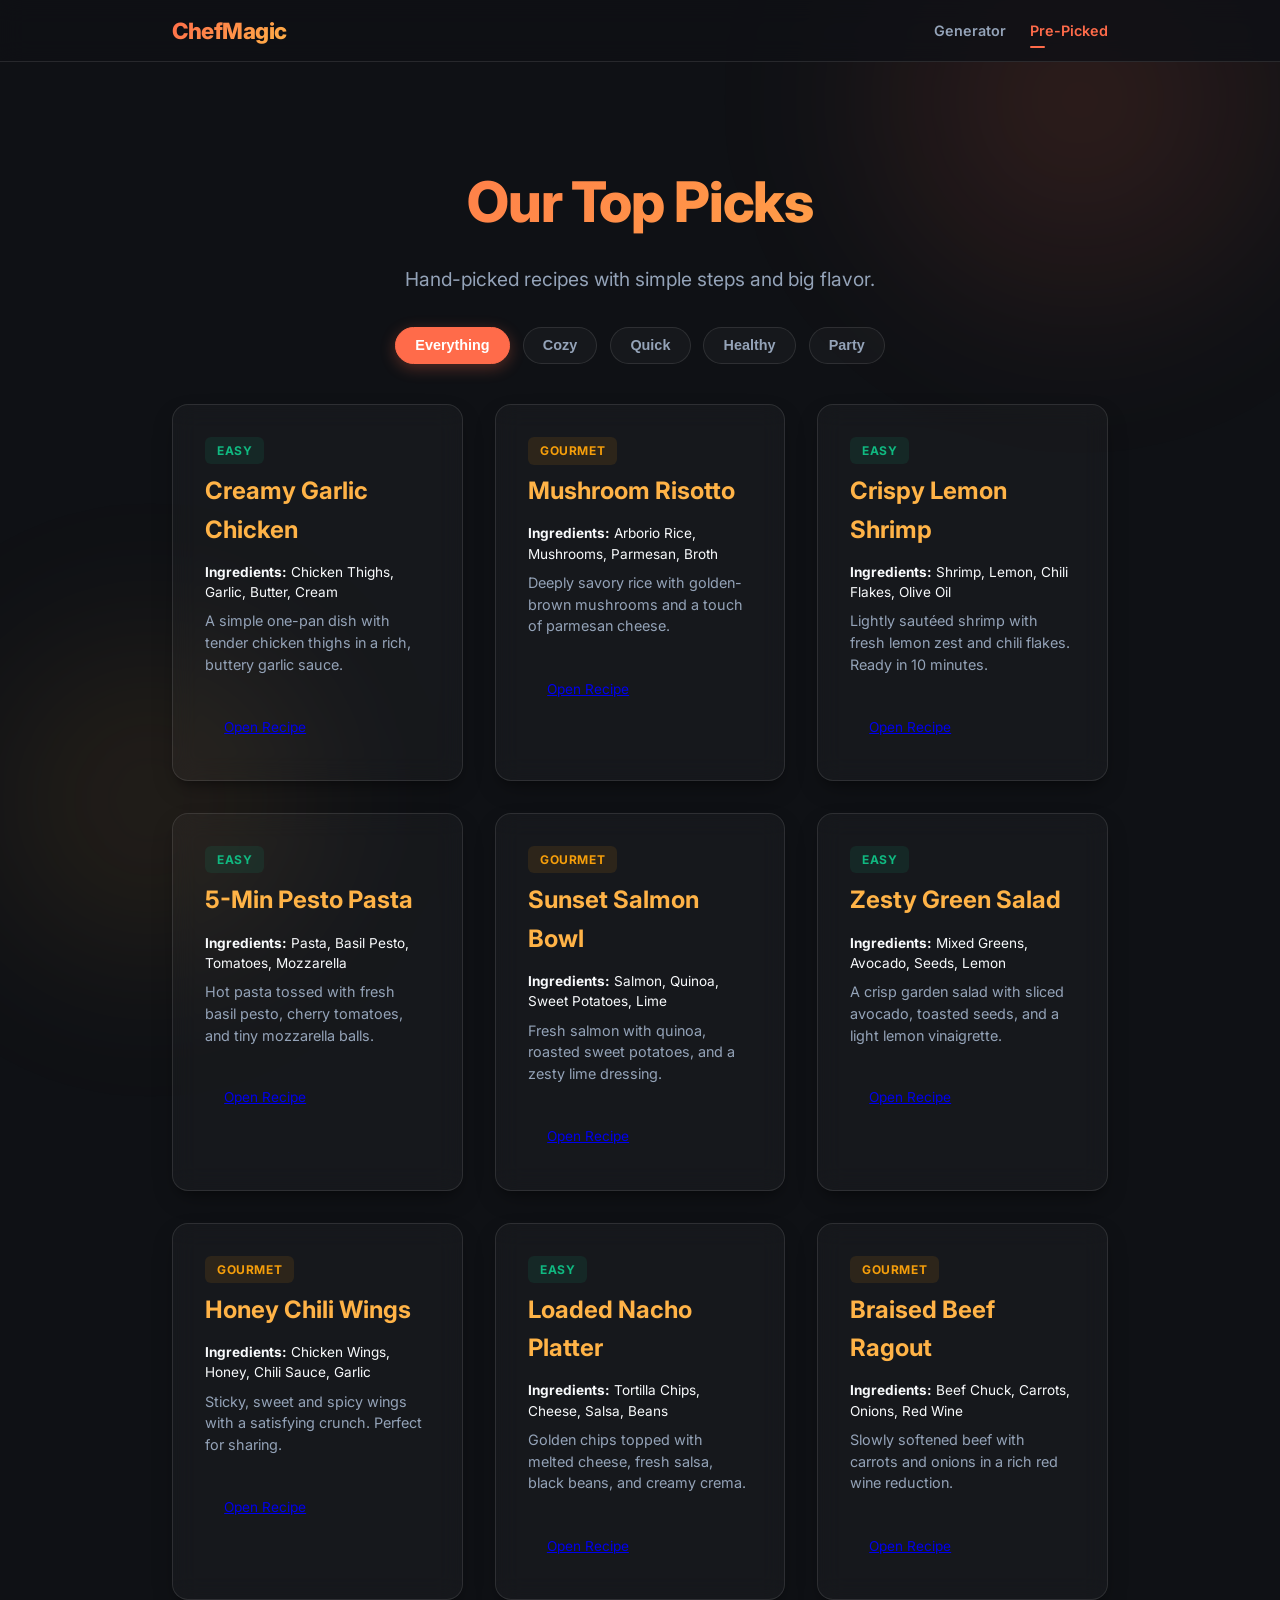
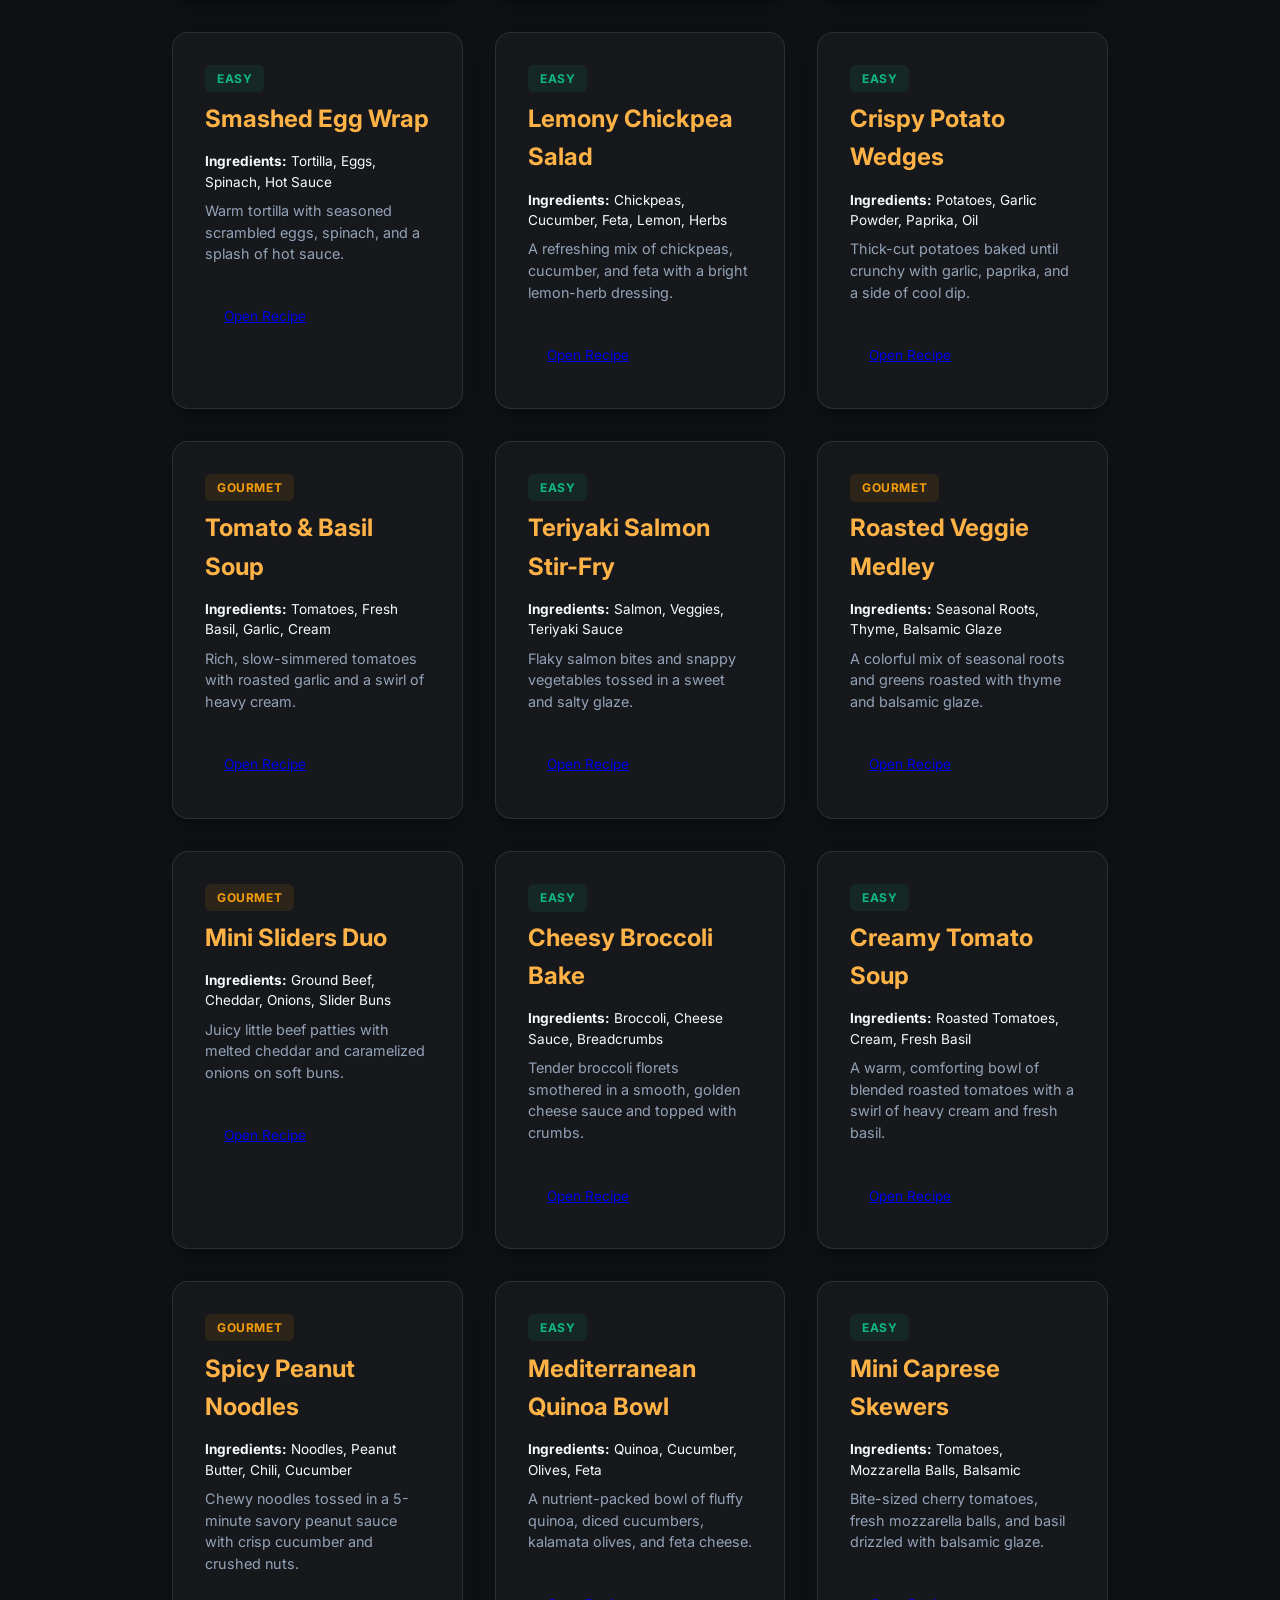
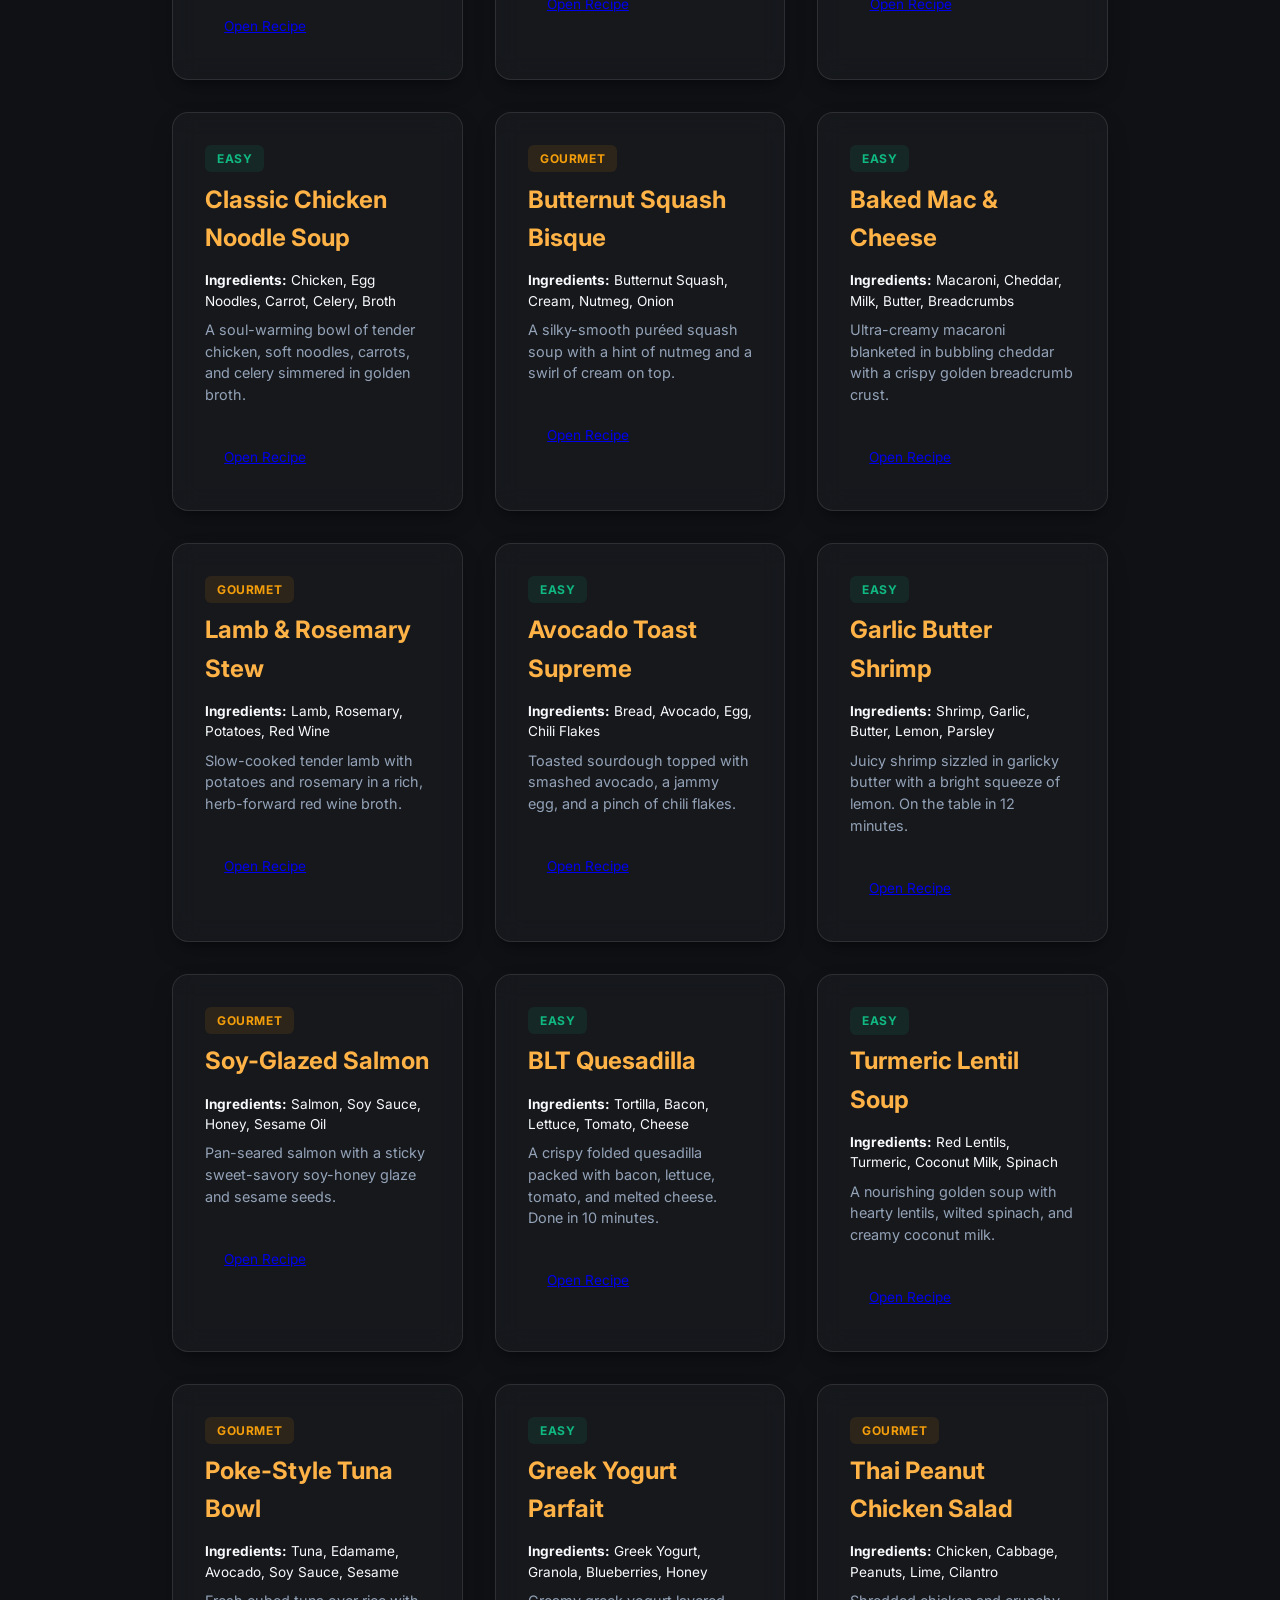
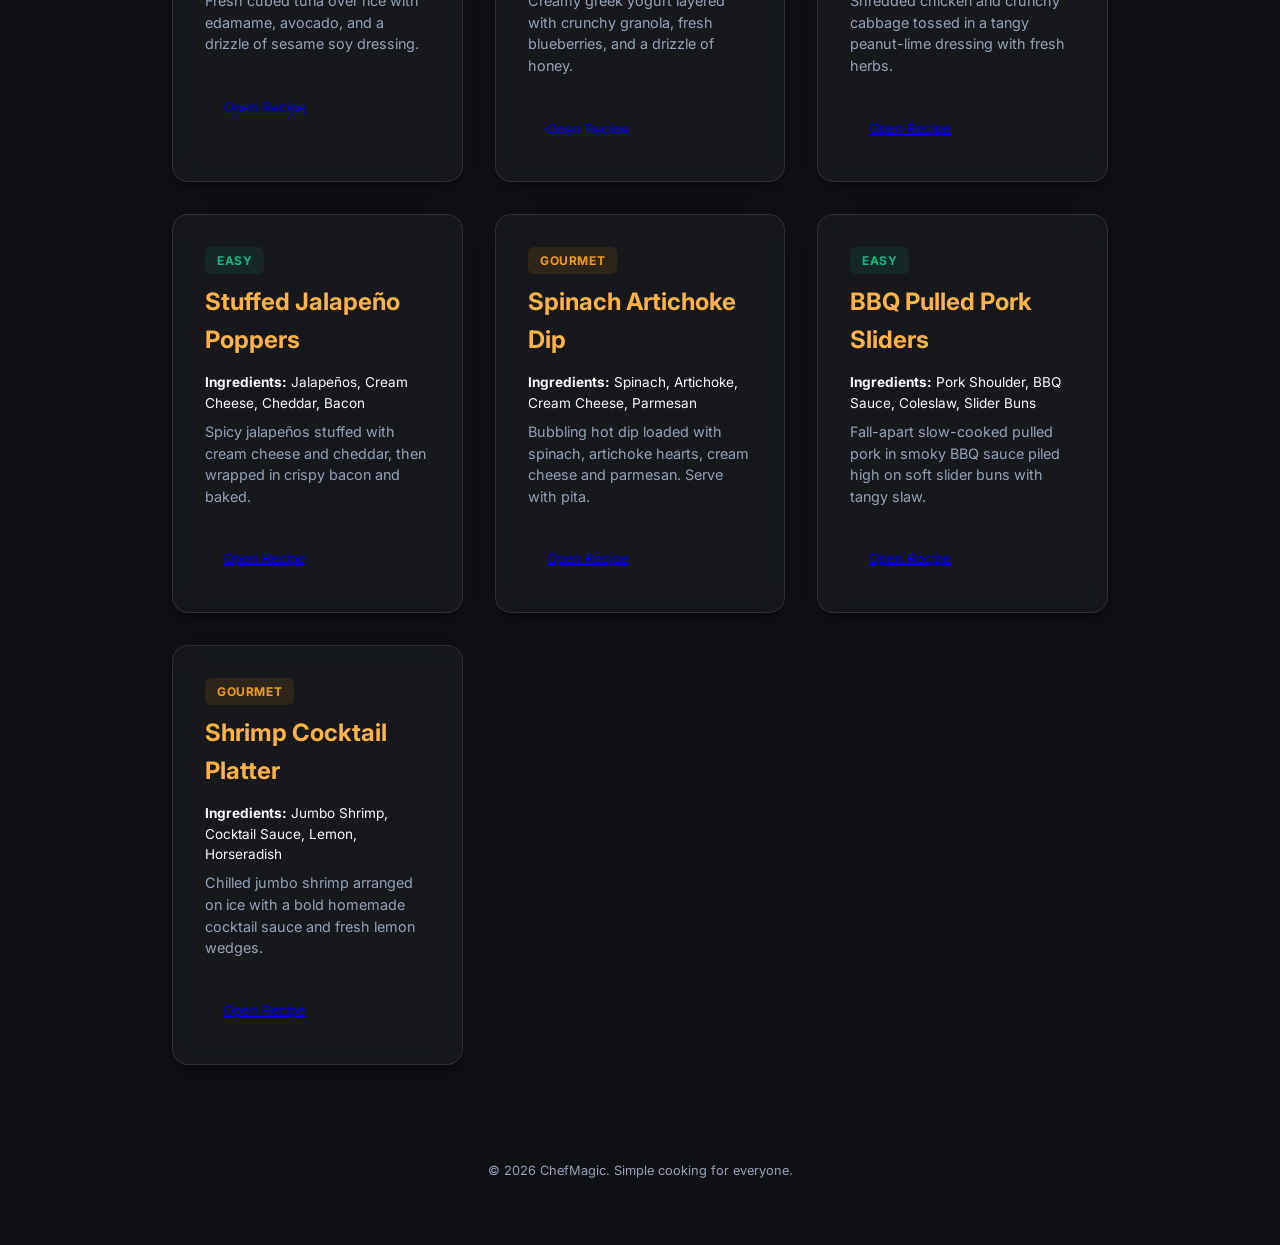
==== commit 49956710: "UI enhancements: improved recipe cards and responsive multi-input grid" ====
--- a/prepicked.html
+++ b/prepicked.html
@@ -258,8 +258,171 @@
                         <span class="difficulty-badge diff-beginner">Easy</span>
                         <h2>Mini Caprese Skewers</h2>
                         <p class="recipe-ingredients" style="font-size: 0.85rem; color: var(--accent-color); margin-bottom: 0.5rem;"><strong>Ingredients:</strong> Tomatoes, Mozzarella Balls, Balsamic</p>
-                        <p>Bite-sized cherry tomatoes, fresh mozzarella balls, and basil drizzled with balsamic glaze.
-                        </p>
+                        <p>Bite-sized cherry tomatoes, fresh mozzarella balls, and basil drizzled with balsamic glaze.</p>
+                    </div>
+                    <a href="#" class="primary-btn view-btn">Open Recipe</a>
+                </div>
+
+                <!-- Cozy additions -->
+                <div class="glass-card gallery-card" data-vibe="cozy">
+                    <div>
+                        <span class="difficulty-badge diff-beginner">Easy</span>
+                        <h2>Classic Chicken Noodle Soup</h2>
+                        <p class="recipe-ingredients" style="font-size: 0.85rem; color: var(--accent-color); margin-bottom: 0.5rem;"><strong>Ingredients:</strong> Chicken, Egg Noodles, Carrot, Celery, Broth</p>
+                        <p>A soul-warming bowl of tender chicken, soft noodles, carrots, and celery simmered in golden broth.</p>
+                    </div>
+                    <a href="#" class="primary-btn view-btn">Open Recipe</a>
+                </div>
+
+                <div class="glass-card gallery-card" data-vibe="cozy">
+                    <div>
+                        <span class="difficulty-badge diff-intermediate">Gourmet</span>
+                        <h2>Butternut Squash Bisque</h2>
+                        <p class="recipe-ingredients" style="font-size: 0.85rem; color: var(--accent-color); margin-bottom: 0.5rem;"><strong>Ingredients:</strong> Butternut Squash, Cream, Nutmeg, Onion</p>
+                        <p>A silky-smooth puréed squash soup with a hint of nutmeg and a swirl of cream on top.</p>
+                    </div>
+                    <a href="#" class="primary-btn view-btn">Open Recipe</a>
+                </div>
+
+                <div class="glass-card gallery-card" data-vibe="cozy">
+                    <div>
+                        <span class="difficulty-badge diff-beginner">Easy</span>
+                        <h2>Baked Mac & Cheese</h2>
+                        <p class="recipe-ingredients" style="font-size: 0.85rem; color: var(--accent-color); margin-bottom: 0.5rem;"><strong>Ingredients:</strong> Macaroni, Cheddar, Milk, Butter, Breadcrumbs</p>
+                        <p>Ultra-creamy macaroni blanketed in bubbling cheddar with a crispy golden breadcrumb crust.</p>
+                    </div>
+                    <a href="#" class="primary-btn view-btn">Open Recipe</a>
+                </div>
+
+                <div class="glass-card gallery-card" data-vibe="cozy">
+                    <div>
+                        <span class="difficulty-badge diff-intermediate">Gourmet</span>
+                        <h2>Lamb & Rosemary Stew</h2>
+                        <p class="recipe-ingredients" style="font-size: 0.85rem; color: var(--accent-color); margin-bottom: 0.5rem;"><strong>Ingredients:</strong> Lamb, Rosemary, Potatoes, Red Wine</p>
+                        <p>Slow-cooked tender lamb with potatoes and rosemary in a rich, herb-forward red wine broth.</p>
+                    </div>
+                    <a href="#" class="primary-btn view-btn">Open Recipe</a>
+                </div>
+
+                <!-- Quick additions -->
+                <div class="glass-card gallery-card" data-vibe="quick">
+                    <div>
+                        <span class="difficulty-badge diff-beginner">Easy</span>
+                        <h2>Avocado Toast Supreme</h2>
+                        <p class="recipe-ingredients" style="font-size: 0.85rem; color: var(--accent-color); margin-bottom: 0.5rem;"><strong>Ingredients:</strong> Bread, Avocado, Egg, Chili Flakes</p>
+                        <p>Toasted sourdough topped with smashed avocado, a jammy egg, and a pinch of chili flakes.</p>
+                    </div>
+                    <a href="#" class="primary-btn view-btn">Open Recipe</a>
+                </div>
+
+                <div class="glass-card gallery-card" data-vibe="quick">
+                    <div>
+                        <span class="difficulty-badge diff-beginner">Easy</span>
+                        <h2>Garlic Butter Shrimp</h2>
+                        <p class="recipe-ingredients" style="font-size: 0.85rem; color: var(--accent-color); margin-bottom: 0.5rem;"><strong>Ingredients:</strong> Shrimp, Garlic, Butter, Lemon, Parsley</p>
+                        <p>Juicy shrimp sizzled in garlicky butter with a bright squeeze of lemon. On the table in 12 minutes.</p>
+                    </div>
+                    <a href="#" class="primary-btn view-btn">Open Recipe</a>
+                </div>
+
+                <div class="glass-card gallery-card" data-vibe="quick">
+                    <div>
+                        <span class="difficulty-badge diff-intermediate">Gourmet</span>
+                        <h2>Soy-Glazed Salmon</h2>
+                        <p class="recipe-ingredients" style="font-size: 0.85rem; color: var(--accent-color); margin-bottom: 0.5rem;"><strong>Ingredients:</strong> Salmon, Soy Sauce, Honey, Sesame Oil</p>
+                        <p>Pan-seared salmon with a sticky sweet-savory soy-honey glaze and sesame seeds.</p>
+                    </div>
+                    <a href="#" class="primary-btn view-btn">Open Recipe</a>
+                </div>
+
+                <div class="glass-card gallery-card" data-vibe="quick">
+                    <div>
+                        <span class="difficulty-badge diff-beginner">Easy</span>
+                        <h2>BLT Quesadilla</h2>
+                        <p class="recipe-ingredients" style="font-size: 0.85rem; color: var(--accent-color); margin-bottom: 0.5rem;"><strong>Ingredients:</strong> Tortilla, Bacon, Lettuce, Tomato, Cheese</p>
+                        <p>A crispy folded quesadilla packed with bacon, lettuce, tomato, and melted cheese. Done in 10 minutes.</p>
+                    </div>
+                    <a href="#" class="primary-btn view-btn">Open Recipe</a>
+                </div>
+
+                <!-- Healthy additions -->
+                <div class="glass-card gallery-card" data-vibe="healthy">
+                    <div>
+                        <span class="difficulty-badge diff-beginner">Easy</span>
+                        <h2>Turmeric Lentil Soup</h2>
+                        <p class="recipe-ingredients" style="font-size: 0.85rem; color: var(--accent-color); margin-bottom: 0.5rem;"><strong>Ingredients:</strong> Red Lentils, Turmeric, Coconut Milk, Spinach</p>
+                        <p>A nourishing golden soup with hearty lentils, wilted spinach, and creamy coconut milk.</p>
+                    </div>
+                    <a href="#" class="primary-btn view-btn">Open Recipe</a>
+                </div>
+
+                <div class="glass-card gallery-card" data-vibe="healthy">
+                    <div>
+                        <span class="difficulty-badge diff-intermediate">Gourmet</span>
+                        <h2>Poke-Style Tuna Bowl</h2>
+                        <p class="recipe-ingredients" style="font-size: 0.85rem; color: var(--accent-color); margin-bottom: 0.5rem;"><strong>Ingredients:</strong> Tuna, Edamame, Avocado, Soy Sauce, Sesame</p>
+                        <p>Fresh cubed tuna over rice with edamame, avocado, and a drizzle of sesame soy dressing.</p>
+                    </div>
+                    <a href="#" class="primary-btn view-btn">Open Recipe</a>
+                </div>
+
+                <div class="glass-card gallery-card" data-vibe="healthy">
+                    <div>
+                        <span class="difficulty-badge diff-beginner">Easy</span>
+                        <h2>Greek Yogurt Parfait</h2>
+                        <p class="recipe-ingredients" style="font-size: 0.85rem; color: var(--accent-color); margin-bottom: 0.5rem;"><strong>Ingredients:</strong> Greek Yogurt, Granola, Blueberries, Honey</p>
+                        <p>Creamy greek yogurt layered with crunchy granola, fresh blueberries, and a drizzle of honey.</p>
+                    </div>
+                    <a href="#" class="primary-btn view-btn">Open Recipe</a>
+                </div>
+
+                <div class="glass-card gallery-card" data-vibe="healthy">
+                    <div>
+                        <span class="difficulty-badge diff-intermediate">Gourmet</span>
+                        <h2>Thai Peanut Chicken Salad</h2>
+                        <p class="recipe-ingredients" style="font-size: 0.85rem; color: var(--accent-color); margin-bottom: 0.5rem;"><strong>Ingredients:</strong> Chicken, Cabbage, Peanuts, Lime, Cilantro</p>
+                        <p>Shredded chicken and crunchy cabbage tossed in a tangy peanut-lime dressing with fresh herbs.</p>
+                    </div>
+                    <a href="#" class="primary-btn view-btn">Open Recipe</a>
+                </div>
+
+                <!-- Party additions -->
+                <div class="glass-card gallery-card" data-vibe="party">
+                    <div>
+                        <span class="difficulty-badge diff-beginner">Easy</span>
+                        <h2>Stuffed Jalapeño Poppers</h2>
+                        <p class="recipe-ingredients" style="font-size: 0.85rem; color: var(--accent-color); margin-bottom: 0.5rem;"><strong>Ingredients:</strong> Jalapeños, Cream Cheese, Cheddar, Bacon</p>
+                        <p>Spicy jalapeños stuffed with cream cheese and cheddar, then wrapped in crispy bacon and baked.</p>
+                    </div>
+                    <a href="#" class="primary-btn view-btn">Open Recipe</a>
+                </div>
+
+                <div class="glass-card gallery-card" data-vibe="party">
+                    <div>
+                        <span class="difficulty-badge diff-intermediate">Gourmet</span>
+                        <h2>Spinach Artichoke Dip</h2>
+                        <p class="recipe-ingredients" style="font-size: 0.85rem; color: var(--accent-color); margin-bottom: 0.5rem;"><strong>Ingredients:</strong> Spinach, Artichoke, Cream Cheese, Parmesan</p>
+                        <p>Bubbling hot dip loaded with spinach, artichoke hearts, cream cheese and parmesan. Serve with pita.</p>
+                    </div>
+                    <a href="#" class="primary-btn view-btn">Open Recipe</a>
+                </div>
+
+                <div class="glass-card gallery-card" data-vibe="party">
+                    <div>
+                        <span class="difficulty-badge diff-beginner">Easy</span>
+                        <h2>BBQ Pulled Pork Sliders</h2>
+                        <p class="recipe-ingredients" style="font-size: 0.85rem; color: var(--accent-color); margin-bottom: 0.5rem;"><strong>Ingredients:</strong> Pork Shoulder, BBQ Sauce, Coleslaw, Slider Buns</p>
+                        <p>Fall-apart slow-cooked pulled pork in smoky BBQ sauce piled high on soft slider buns with tangy slaw.</p>
+                    </div>
+                    <a href="#" class="primary-btn view-btn">Open Recipe</a>
+                </div>
+
+                <div class="glass-card gallery-card" data-vibe="party">
+                    <div>
+                        <span class="difficulty-badge diff-intermediate">Gourmet</span>
+                        <h2>Shrimp Cocktail Platter</h2>
+                        <p class="recipe-ingredients" style="font-size: 0.85rem; color: var(--accent-color); margin-bottom: 0.5rem;"><strong>Ingredients:</strong> Jumbo Shrimp, Cocktail Sauce, Lemon, Horseradish</p>
+                        <p>Chilled jumbo shrimp arranged on ice with a bold homemade cocktail sauce and fresh lemon wedges.</p>
                     </div>
                     <a href="#" class="primary-btn view-btn">Open Recipe</a>
                 </div>
--- a/styles.css
+++ b/styles.css
@@ -306,6 +306,47 @@
 
 .recipe-card {
     border-left: 4px solid var(--primary);
+    padding: 0;
+    overflow: hidden;
+}
+
+/* Recipe Hero Image */
+.recipe-image-wrapper {
+    position: relative;
+    width: 100%;
+    height: 280px;
+    overflow: hidden;
+}
+
+.recipe-hero-img {
+    width: 100%;
+    height: 100%;
+    object-fit: cover;
+    display: block;
+    filter: brightness(0.75);
+    transition: transform 0.6s ease;
+}
+
+.recipe-image-wrapper:hover .recipe-hero-img {
+    transform: scale(1.04);
+}
+
+.recipe-image-overlay {
+    position: absolute;
+    bottom: 0;
+    left: 0;
+    right: 0;
+    padding: 1.5rem 2rem;
+    background: linear-gradient(to top, rgba(0,0,0,0.8) 0%, transparent 100%);
+}
+
+.recipe-title-overlay {
+    font-size: 1.8rem;
+    font-weight: 800;
+    color: #fff;
+    text-shadow: 0 2px 8px rgba(0,0,0,0.5);
+    margin: 0;
+    animation: fadeInScale 0.5s ease-out;
 }
 
 .recipe-header {
@@ -622,10 +663,9 @@
     display: none;
 }
 
-/* Multi-Input Grid */
 .multi-input-grid {
     display: grid;
-    grid-template-columns: 1fr 1fr;
+    grid-template-columns: repeat(auto-fit, minmax(300px, 1fr));
     gap: 1.5rem;
     margin-bottom: 2rem;
 }
